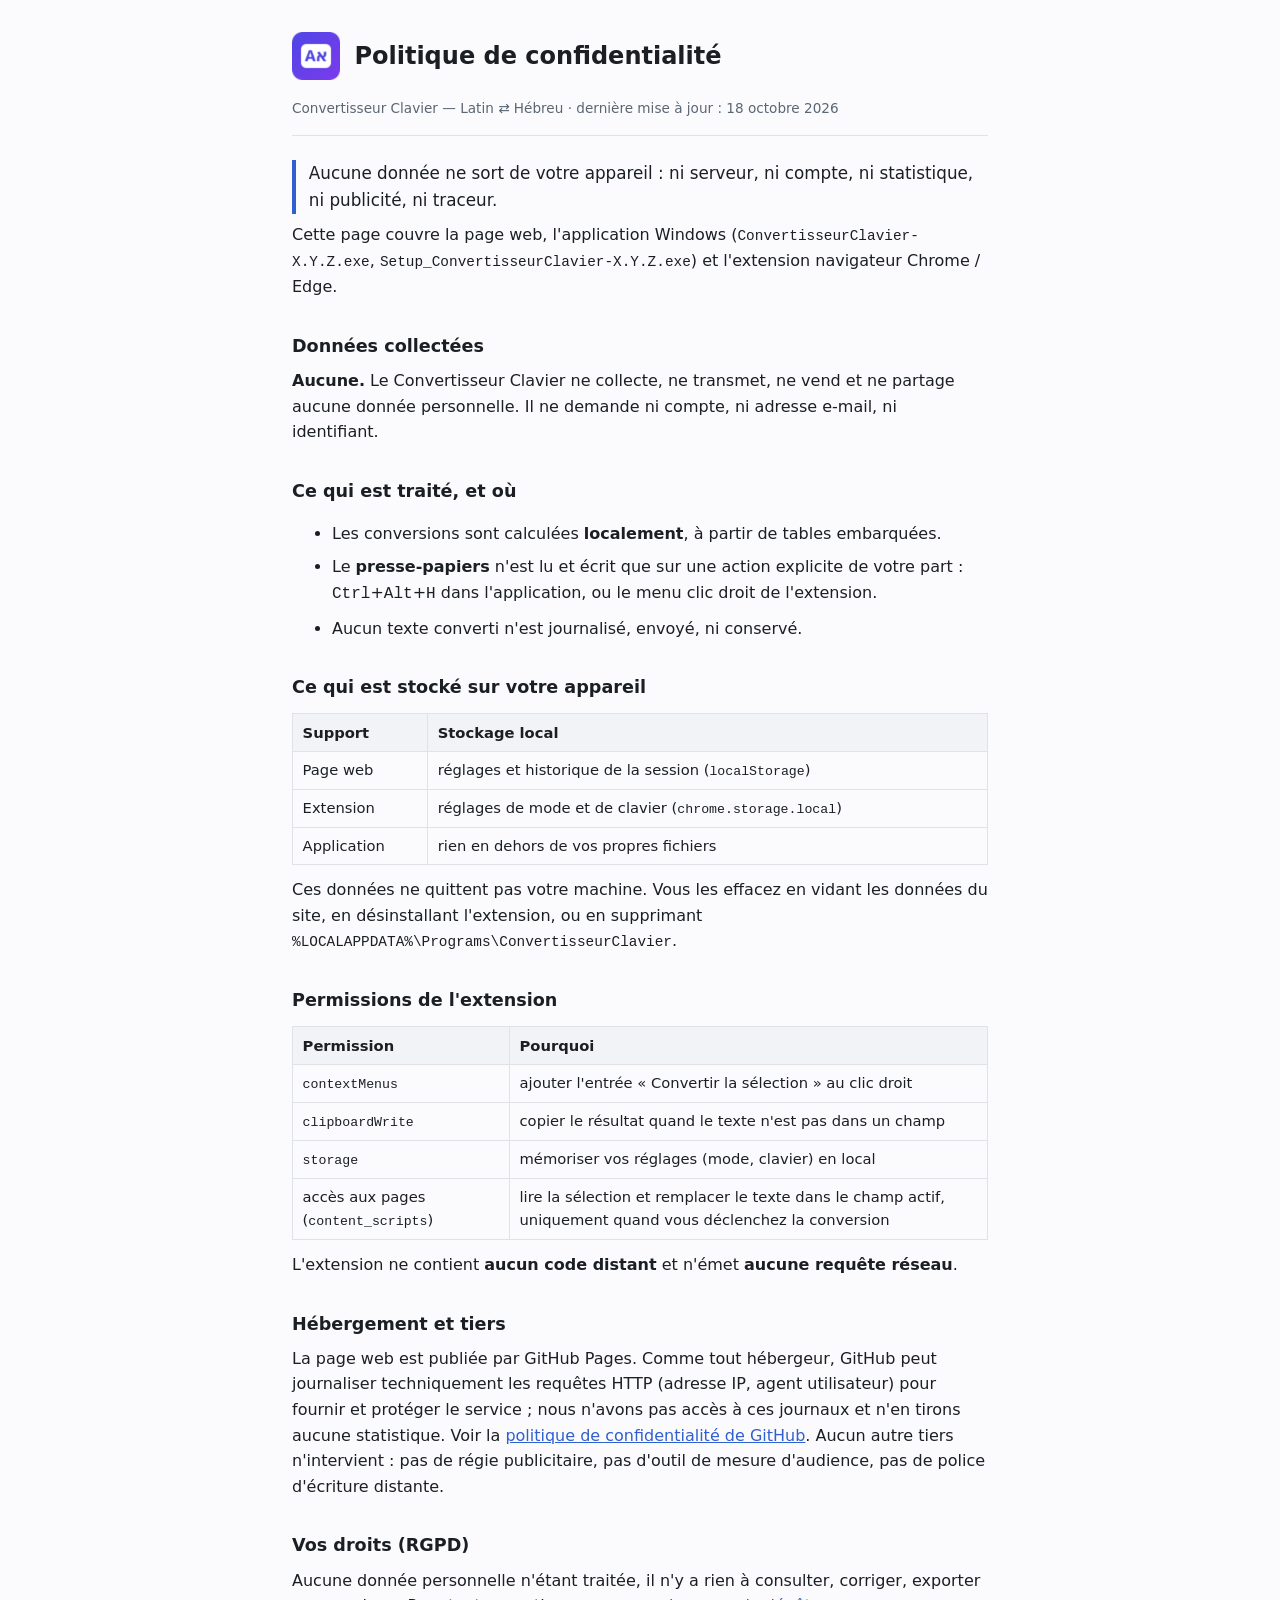
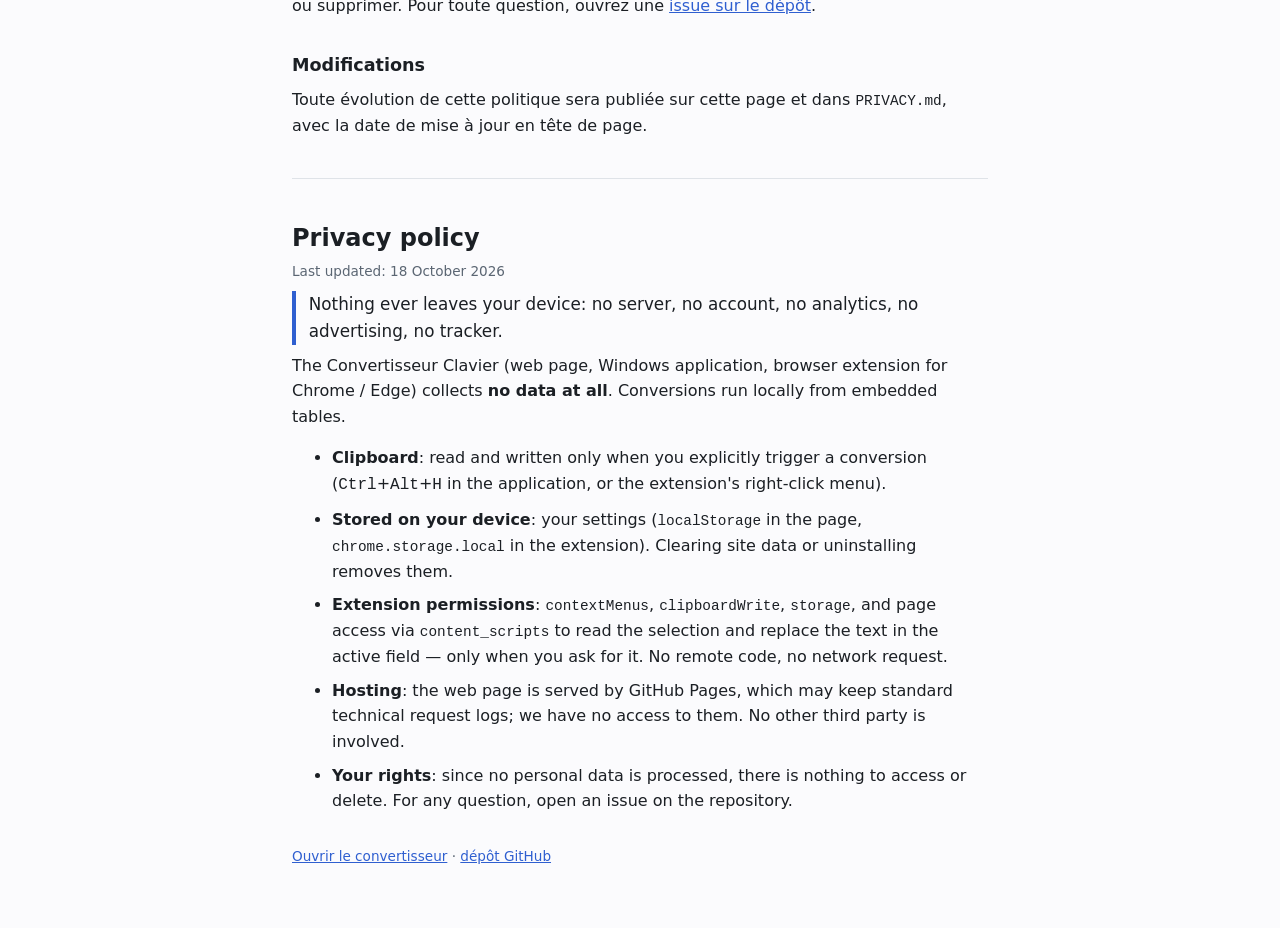
==== confidentialite.html @ d453d918 "Paquet store : build_extension.py, test_store.py, politique de confidentialite, textes de fiche" ====
<!DOCTYPE html>
<html lang="fr">
<head>
<meta charset="utf-8">
<meta name="viewport" content="width=device-width, initial-scale=1">
<meta http-equiv="Content-Security-Policy" content="default-src 'none'; img-src 'self'; style-src 'unsafe-inline'">
<title>Politique de confidentialité — Convertisseur Clavier</title>
<meta name="description" content="Politique de confidentialité du Convertisseur Clavier : aucune donnée collectée, tout est traité localement.">
<style>
  :root { color-scheme: light dark; --fg: #1b1f24; --bg: #fbfbfd; --muted: #5b6673; --line: #dfe3e8; --accent: #2f5fd0; }
  @media (prefers-color-scheme: dark) {
    :root { --fg: #e8ecf1; --bg: #14181d; --muted: #9aa6b4; --line: #2b333c; --accent: #7ea2ff; }
  }
  * { box-sizing: border-box; }
  body { margin: 0; background: var(--bg); color: var(--fg);
    font: 16px/1.6 system-ui, -apple-system, "Segoe UI", Roboto, sans-serif; }
  main { max-width: 46rem; margin: 0 auto; padding: 2rem 1.25rem 4rem; }
  header { display: flex; align-items: center; gap: .9rem; flex-wrap: wrap;
    border-bottom: 1px solid var(--line); padding-bottom: 1rem; margin-bottom: 1.5rem; }
  h1 { font-size: 1.5rem; margin: 0; }
  h2 { font-size: 1.1rem; margin: 2rem 0 .5rem; }
  p, li { margin: .5rem 0; }
  .sub { color: var(--muted); font-size: .85rem; margin: .2rem 0 0; width: 100%; }
  table { border-collapse: collapse; width: 100%; margin: .75rem 0; font-size: .92rem; }
  th, td { border: 1px solid var(--line); padding: .4rem .6rem; text-align: left; vertical-align: top; }
  th { background: color-mix(in srgb, var(--line) 35%, transparent); }
  code { font-family: ui-monospace, Consolas, monospace; font-size: .9em; }
  a { color: var(--accent); }
  .lead { font-size: 1.05rem; border-left: 4px solid var(--accent); padding-left: .8rem; }
  hr { border: 0; border-top: 1px solid var(--line); margin: 2.5rem 0; }
  footer { color: var(--muted); font-size: .85rem; margin-top: 2rem; }
</style>
</head>
<body>
<main>
<header>
  <img src="extension/icons/icon128.png" alt="" width="48" height="48">
  <h1>Politique de confidentialité</h1>
  <p class="sub">Convertisseur Clavier — Latin ⇄ Hébreu · dernière mise à jour :
    <time datetime="2026-10-18">18 octobre 2026</time></p>
</header>

<p class="lead">Aucune donnée ne sort de votre appareil : ni serveur, ni compte,
ni statistique, ni publicité, ni traceur.</p>

<p>Cette page couvre la page web, l'application Windows
(<code>ConvertisseurClavier-X.Y.Z.exe</code>, <code>Setup_ConvertisseurClavier-X.Y.Z.exe</code>)
et l'extension navigateur Chrome / Edge.</p>

<h2>Données collectées</h2>
<p><strong>Aucune.</strong> Le Convertisseur Clavier ne collecte, ne transmet, ne
vend et ne partage aucune donnée personnelle. Il ne demande ni compte, ni
adresse e-mail, ni identifiant.</p>

<h2>Ce qui est traité, et où</h2>
<ul>
  <li>Les conversions sont calculées <strong>localement</strong>, à partir de
    tables embarquées.</li>
  <li>Le <strong>presse-papiers</strong> n'est lu et écrit que sur une action
    explicite de votre part : <kbd>Ctrl</kbd>+<kbd>Alt</kbd>+<kbd>H</kbd> dans
    l'application, ou le menu clic droit de l'extension.</li>
  <li>Aucun texte converti n'est journalisé, envoyé, ni conservé.</li>
</ul>

<h2>Ce qui est stocké sur votre appareil</h2>
<table>
  <tr><th>Support</th><th>Stockage local</th></tr>
  <tr><td>Page web</td><td>réglages et historique de la session (<code>localStorage</code>)</td></tr>
  <tr><td>Extension</td><td>réglages de mode et de clavier (<code>chrome.storage.local</code>)</td></tr>
  <tr><td>Application</td><td>rien en dehors de vos propres fichiers</td></tr>
</table>
<p>Ces données ne quittent pas votre machine. Vous les effacez en vidant les
données du site, en désinstallant l'extension, ou en supprimant
<code>%LOCALAPPDATA%\Programs\ConvertisseurClavier</code>.</p>

<h2>Permissions de l'extension</h2>
<table>
  <tr><th>Permission</th><th>Pourquoi</th></tr>
  <tr><td><code>contextMenus</code></td><td>ajouter l'entrée « Convertir la sélection » au clic droit</td></tr>
  <tr><td><code>clipboardWrite</code></td><td>copier le résultat quand le texte n'est pas dans un champ</td></tr>
  <tr><td><code>storage</code></td><td>mémoriser vos réglages (mode, clavier) en local</td></tr>
  <tr><td>accès aux pages (<code>content_scripts</code>)</td><td>lire la sélection et remplacer le texte dans le champ actif, uniquement quand vous déclenchez la conversion</td></tr>
</table>
<p>L'extension ne contient <strong>aucun code distant</strong> et n'émet
<strong>aucune requête réseau</strong>.</p>

<h2>Hébergement et tiers</h2>
<p>La page web est publiée par GitHub Pages. Comme tout hébergeur, GitHub peut
journaliser techniquement les requêtes HTTP (adresse IP, agent utilisateur)
pour fournir et protéger le service ; nous n'avons pas accès à ces journaux et
n'en tirons aucune statistique. Voir la
<a href="https://docs.github.com/fr/site-policy/privacy-policies/github-privacy-statement">politique de confidentialité de GitHub</a>.
Aucun autre tiers n'intervient : pas de régie publicitaire, pas d'outil de
mesure d'audience, pas de police d'écriture distante.</p>

<h2>Vos droits (RGPD)</h2>
<p>Aucune donnée personnelle n'étant traitée, il n'y a rien à consulter,
corriger, exporter ou supprimer. Pour toute question, ouvrez une
<a href="https://github.com/28-create/convertisseur-clavier/issues">issue sur le dépôt</a>.</p>

<h2>Modifications</h2>
<p>Toute évolution de cette politique sera publiée sur cette page et dans
<code>PRIVACY.md</code>, avec la date de mise à jour en tête de page.</p>

<hr>

<section lang="en">
<h1>Privacy policy</h1>
<p class="sub">Last updated: 18 October 2026</p>

<p class="lead">Nothing ever leaves your device: no server, no account, no
analytics, no advertising, no tracker.</p>

<p>The Convertisseur Clavier (web page, Windows application, browser extension
for Chrome / Edge) collects <strong>no data at all</strong>. Conversions run
locally from embedded tables.</p>

<ul>
  <li><strong>Clipboard</strong>: read and written only when you explicitly
    trigger a conversion (<kbd>Ctrl</kbd>+<kbd>Alt</kbd>+<kbd>H</kbd> in the
    application, or the extension's right-click menu).</li>
  <li><strong>Stored on your device</strong>: your settings
    (<code>localStorage</code> in the page, <code>chrome.storage.local</code> in
    the extension). Clearing site data or uninstalling removes them.</li>
  <li><strong>Extension permissions</strong>: <code>contextMenus</code>,
    <code>clipboardWrite</code>, <code>storage</code>, and page access via
    <code>content_scripts</code> to read the selection and replace the text in
    the active field — only when you ask for it. No remote code, no network
    request.</li>
  <li><strong>Hosting</strong>: the web page is served by GitHub Pages, which
    may keep standard technical request logs; we have no access to them. No
    other third party is involved.</li>
  <li><strong>Your rights</strong>: since no personal data is processed, there
    is nothing to access or delete. For any question, open an issue on the
    repository.</li>
</ul>
</section>

<footer>
  <p><a href="convertisseur.html">Ouvrir le convertisseur</a> ·
    <a href="https://github.com/28-create/convertisseur-clavier">dépôt GitHub</a></p>
</footer>
</main>
</body>
</html>
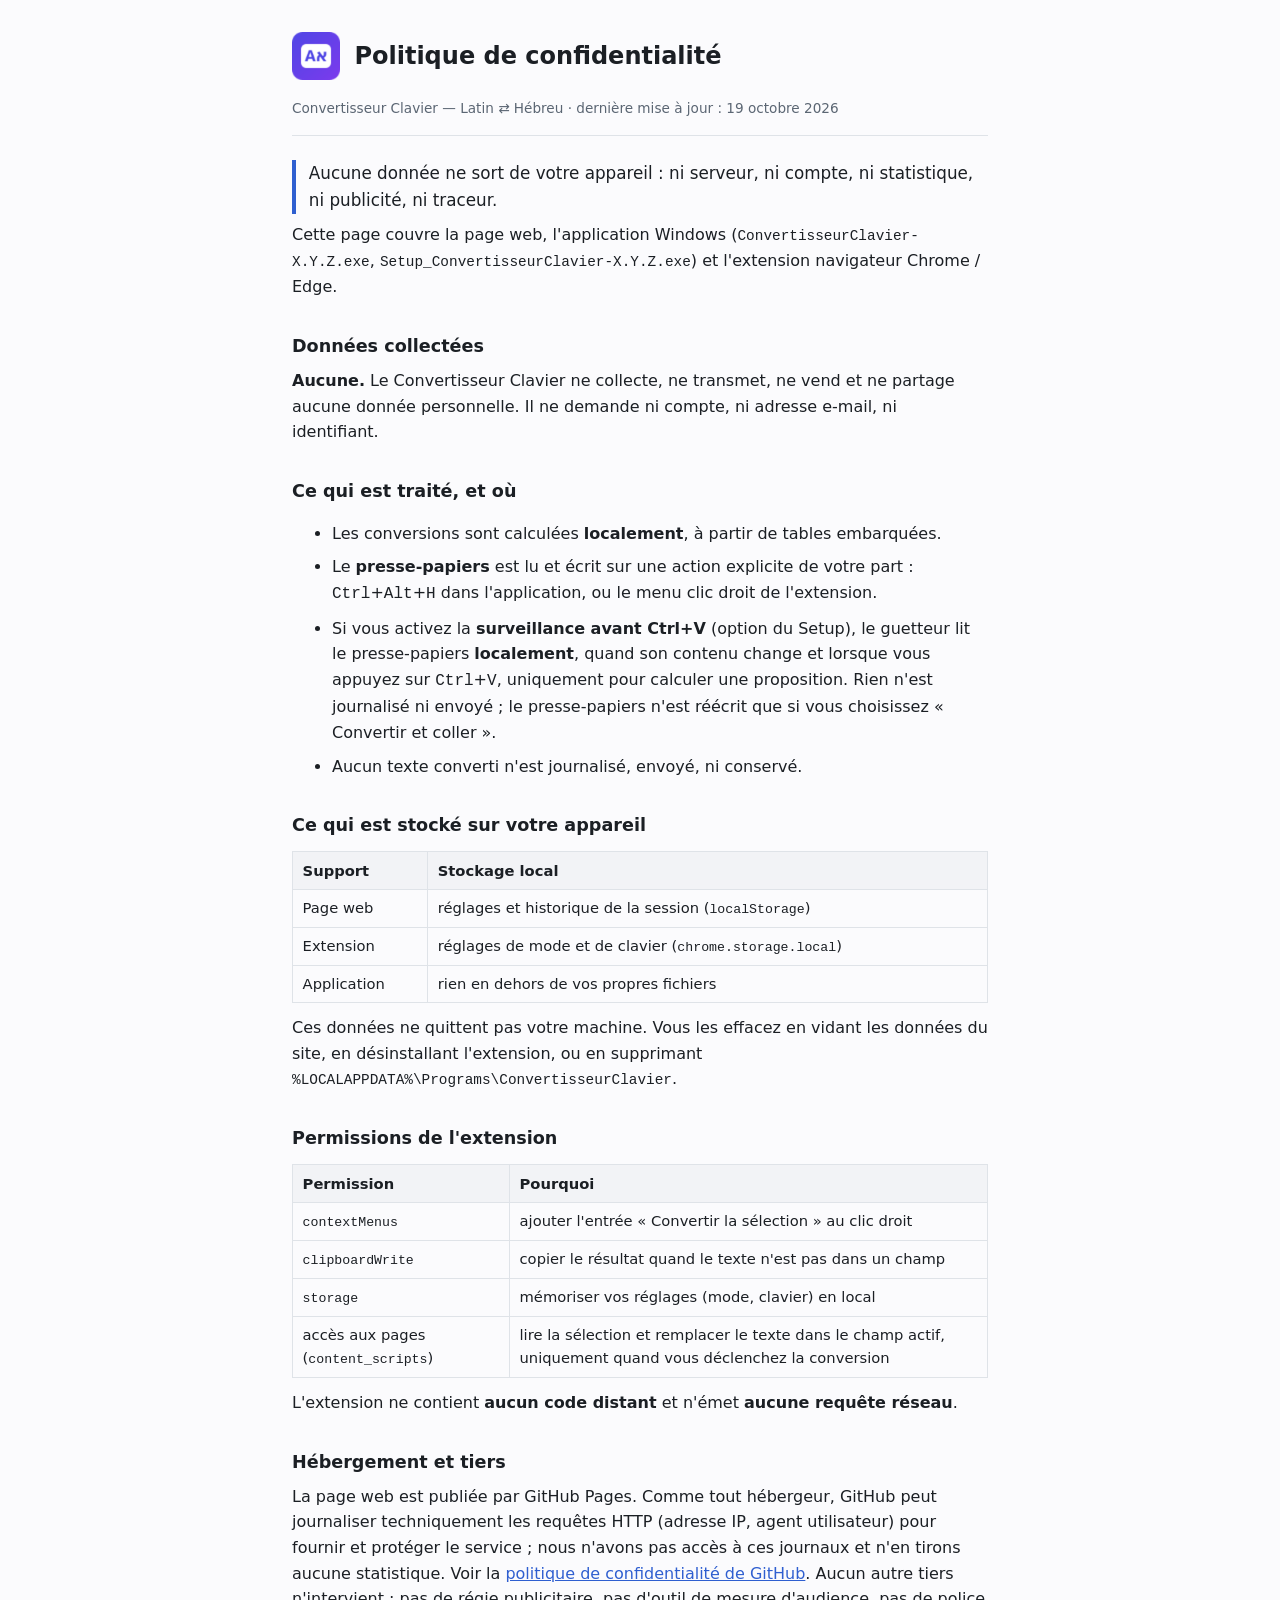
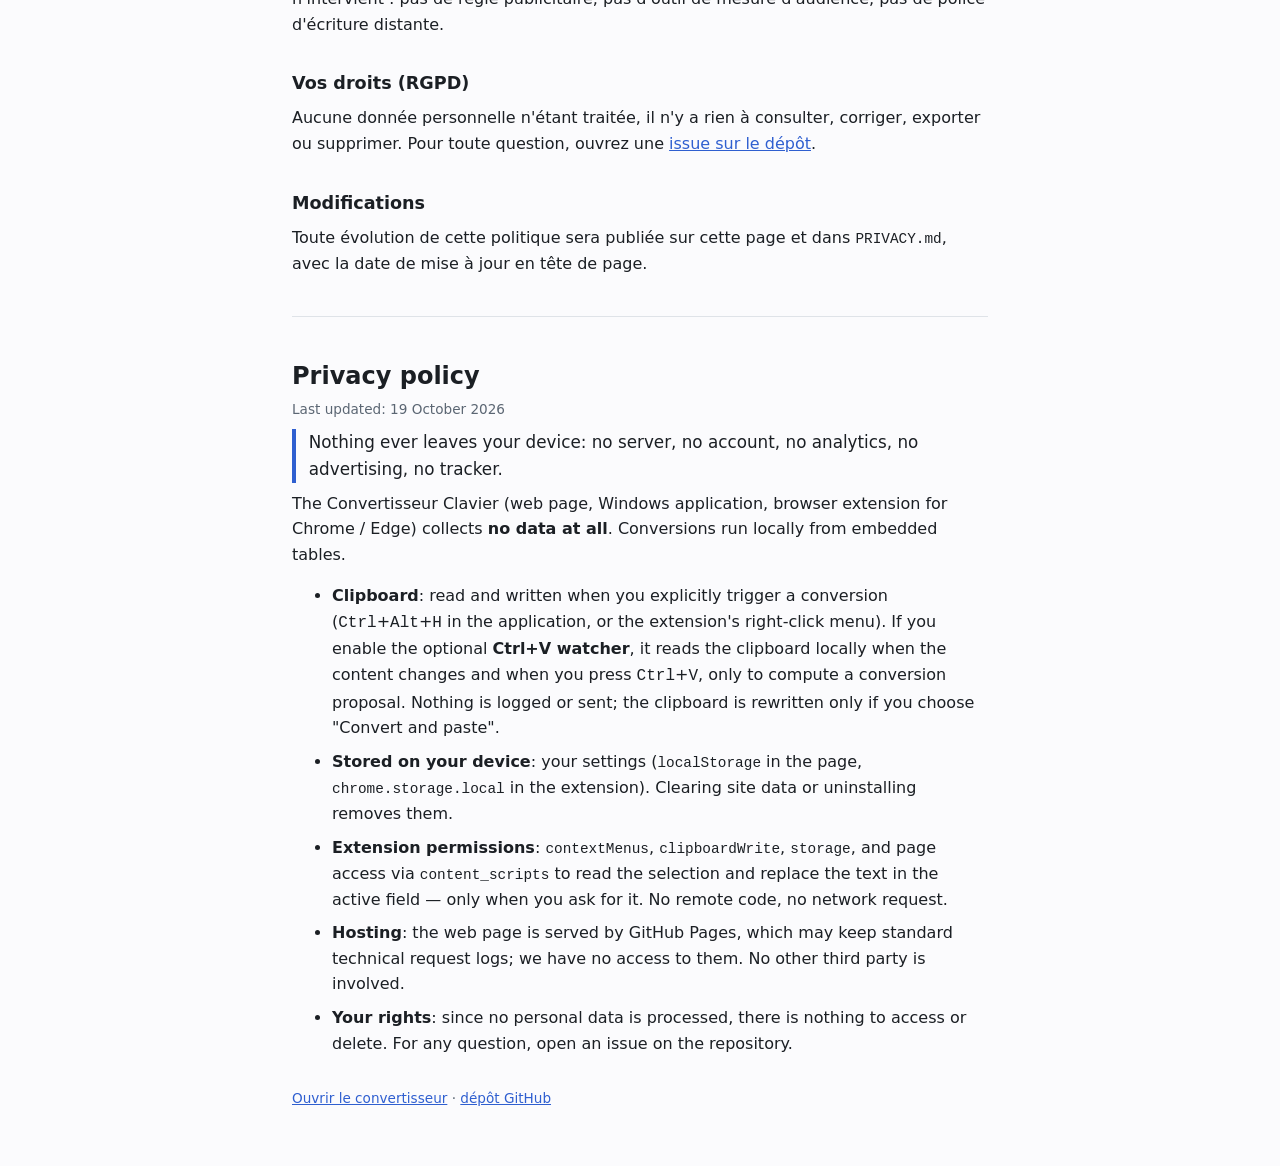
==== commit 5b1d2f38: "Release v1.11.0 : surveillance Ctrl+V avant collage" ====
--- a/confidentialite.html
+++ b/confidentialite.html
@@ -37,7 +37,7 @@
   <img src="extension/icons/icon128.png" alt="" width="48" height="48">
   <h1>Politique de confidentialité</h1>
   <p class="sub">Convertisseur Clavier — Latin ⇄ Hébreu · dernière mise à jour :
-    <time datetime="2026-10-18">18 octobre 2026</time></p>
+    <time datetime="2026-10-19">19 octobre 2026</time></p>
 </header>
 
 <p class="lead">Aucune donnée ne sort de votre appareil : ni serveur, ni compte,
@@ -56,9 +56,15 @@
 <ul>
   <li>Les conversions sont calculées <strong>localement</strong>, à partir de
     tables embarquées.</li>
-  <li>Le <strong>presse-papiers</strong> n'est lu et écrit que sur une action
+  <li>Le <strong>presse-papiers</strong> est lu et écrit sur une action
     explicite de votre part : <kbd>Ctrl</kbd>+<kbd>Alt</kbd>+<kbd>H</kbd> dans
     l'application, ou le menu clic droit de l'extension.</li>
+  <li>Si vous activez la <strong>surveillance avant Ctrl+V</strong> (option du
+    Setup), le guetteur lit le presse-papiers <strong>localement</strong>, quand
+    son contenu change et lorsque vous appuyez sur <kbd>Ctrl</kbd>+<kbd>V</kbd>,
+    uniquement pour calculer une proposition. Rien n'est journalisé ni envoyé ;
+    le presse-papiers n'est réécrit que si vous choisissez
+    « Convertir et coller ».</li>
   <li>Aucun texte converti n'est journalisé, envoyé, ni conservé.</li>
 </ul>
 
@@ -106,7 +112,7 @@
 
 <section lang="en">
 <h1>Privacy policy</h1>
-<p class="sub">Last updated: 18 October 2026</p>
+<p class="sub">Last updated: 19 October 2026</p>
 
 <p class="lead">Nothing ever leaves your device: no server, no account, no
 analytics, no advertising, no tracker.</p>
@@ -116,9 +122,13 @@
 locally from embedded tables.</p>
 
 <ul>
-  <li><strong>Clipboard</strong>: read and written only when you explicitly
-    trigger a conversion (<kbd>Ctrl</kbd>+<kbd>Alt</kbd>+<kbd>H</kbd> in the
-    application, or the extension's right-click menu).</li>
+  <li><strong>Clipboard</strong>: read and written when you explicitly trigger
+    a conversion (<kbd>Ctrl</kbd>+<kbd>Alt</kbd>+<kbd>H</kbd> in the
+    application, or the extension's right-click menu). If you enable the
+    optional <strong>Ctrl+V watcher</strong>, it reads the clipboard locally
+    when the content changes and when you press <kbd>Ctrl</kbd>+<kbd>V</kbd>,
+    only to compute a conversion proposal. Nothing is logged or sent; the
+    clipboard is rewritten only if you choose "Convert and paste".</li>
   <li><strong>Stored on your device</strong>: your settings
     (<code>localStorage</code> in the page, <code>chrome.storage.local</code> in
     the extension). Clearing site data or uninstalling removes them.</li>
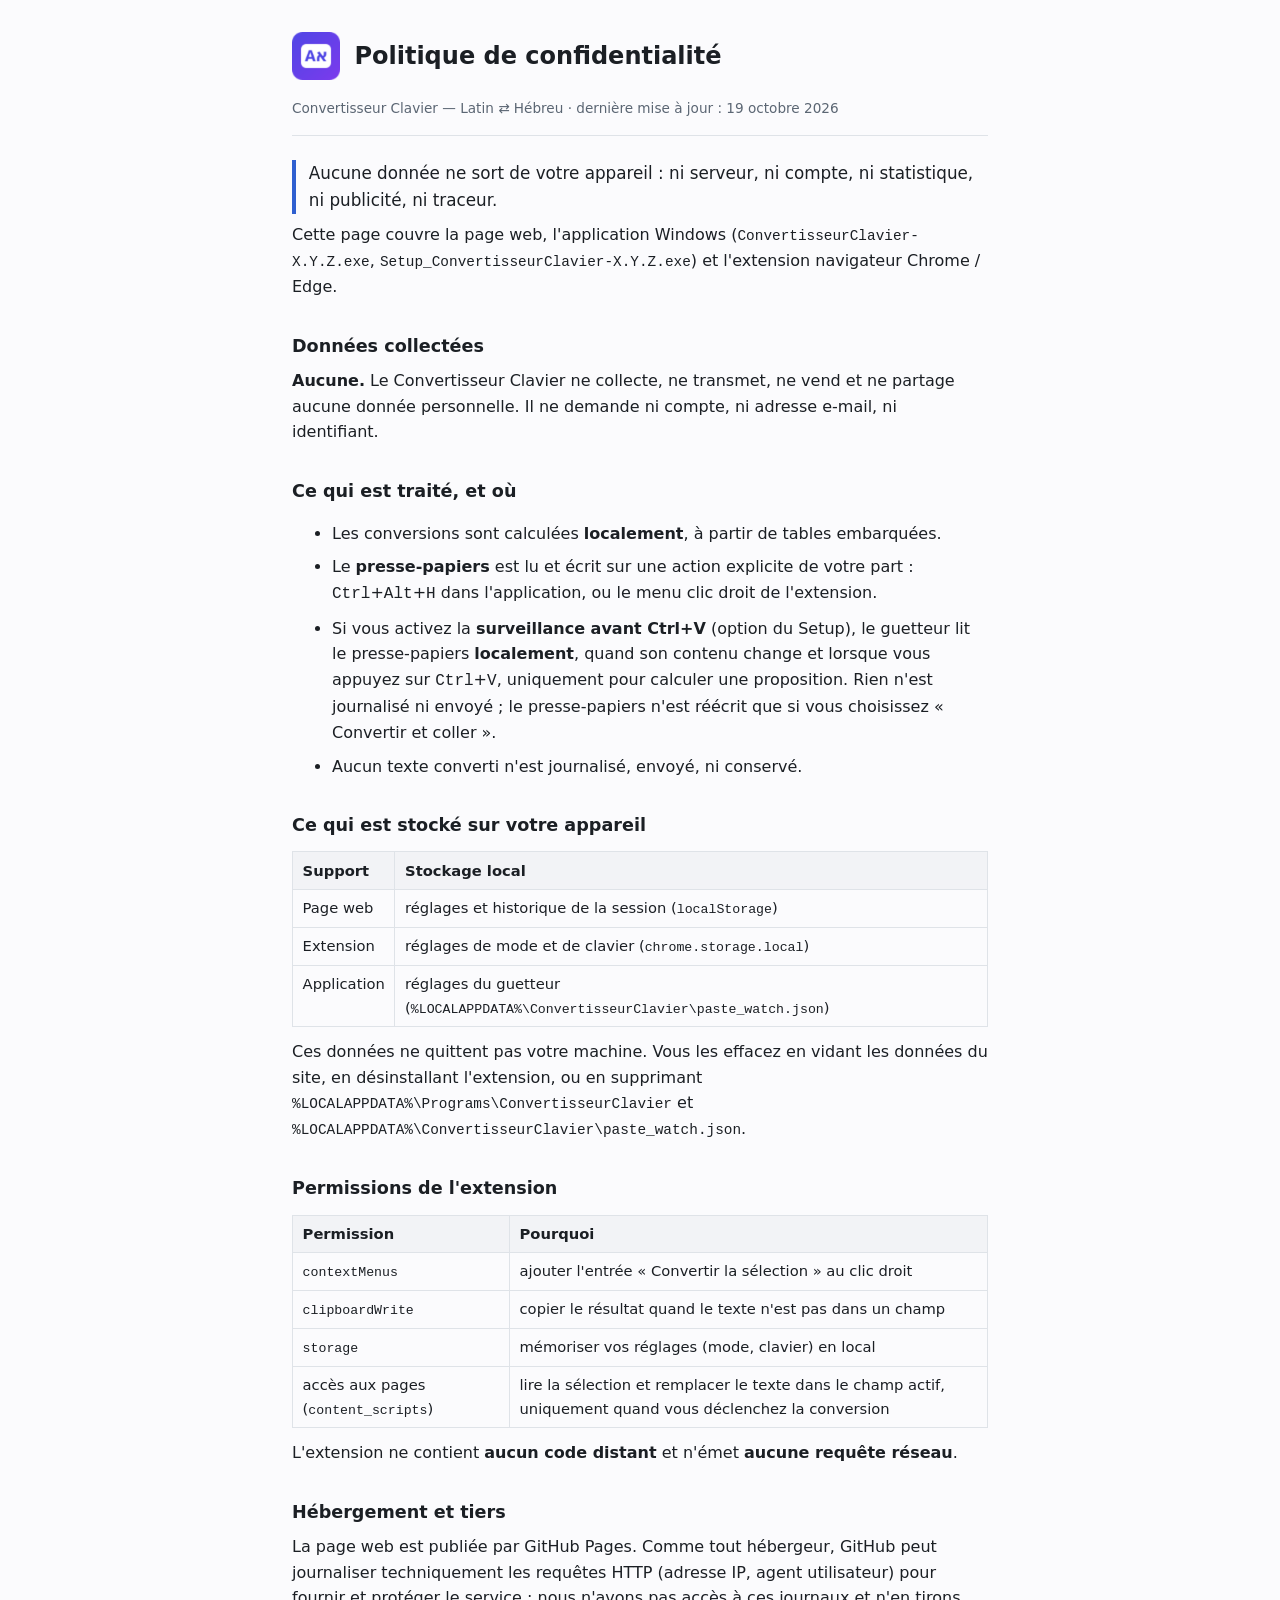
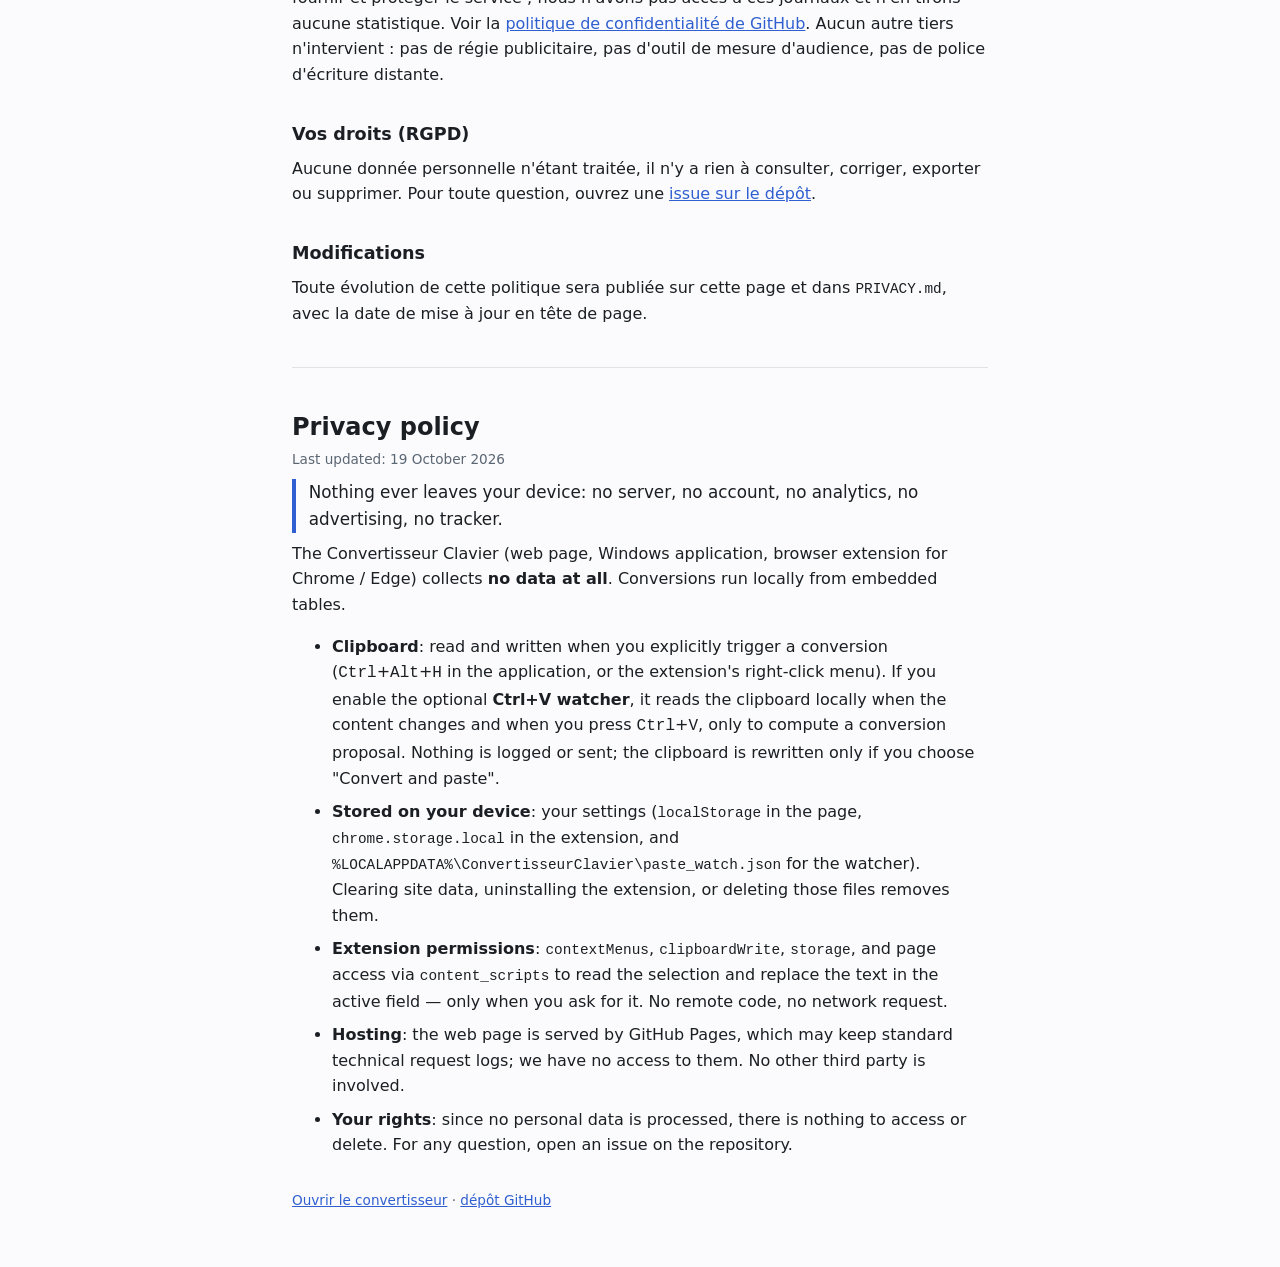
==== commit 36890a71: "Release v1.12.0 : fenetre de proposition affine, clavier par defaut" ====
--- a/confidentialite.html
+++ b/confidentialite.html
@@ -73,11 +73,12 @@
   <tr><th>Support</th><th>Stockage local</th></tr>
   <tr><td>Page web</td><td>réglages et historique de la session (<code>localStorage</code>)</td></tr>
   <tr><td>Extension</td><td>réglages de mode et de clavier (<code>chrome.storage.local</code>)</td></tr>
-  <tr><td>Application</td><td>rien en dehors de vos propres fichiers</td></tr>
+  <tr><td>Application</td><td>réglages du guetteur (<code>%LOCALAPPDATA%\ConvertisseurClavier\paste_watch.json</code>)</td></tr>
 </table>
 <p>Ces données ne quittent pas votre machine. Vous les effacez en vidant les
 données du site, en désinstallant l'extension, ou en supprimant
-<code>%LOCALAPPDATA%\Programs\ConvertisseurClavier</code>.</p>
+<code>%LOCALAPPDATA%\Programs\ConvertisseurClavier</code> et
+<code>%LOCALAPPDATA%\ConvertisseurClavier\paste_watch.json</code>.</p>
 
 <h2>Permissions de l'extension</h2>
 <table>
@@ -131,7 +132,10 @@
     clipboard is rewritten only if you choose "Convert and paste".</li>
   <li><strong>Stored on your device</strong>: your settings
     (<code>localStorage</code> in the page, <code>chrome.storage.local</code> in
-    the extension). Clearing site data or uninstalling removes them.</li>
+    the extension, and
+    <code>%LOCALAPPDATA%\ConvertisseurClavier\paste_watch.json</code> for the
+    watcher). Clearing site data, uninstalling the extension, or deleting those
+    files removes them.</li>
   <li><strong>Extension permissions</strong>: <code>contextMenus</code>,
     <code>clipboardWrite</code>, <code>storage</code>, and page access via
     <code>content_scripts</code> to read the selection and replace the text in
